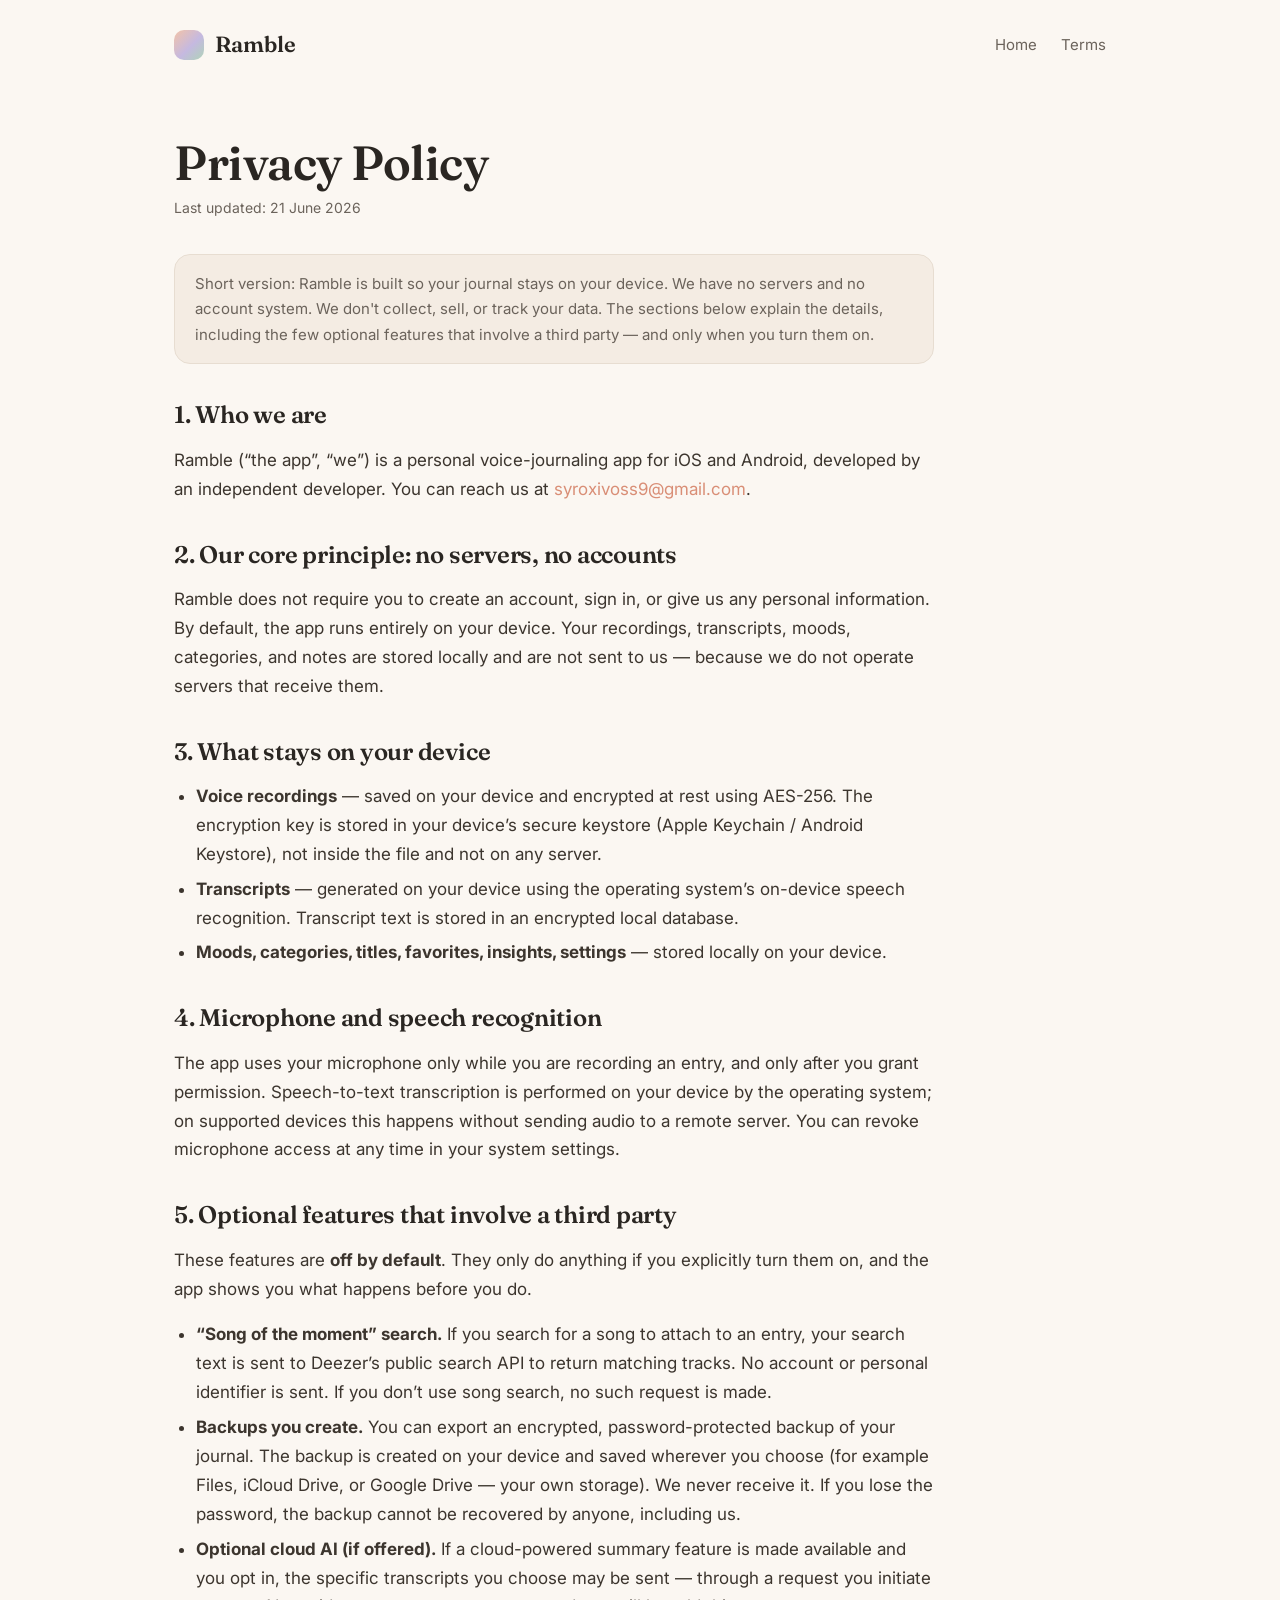
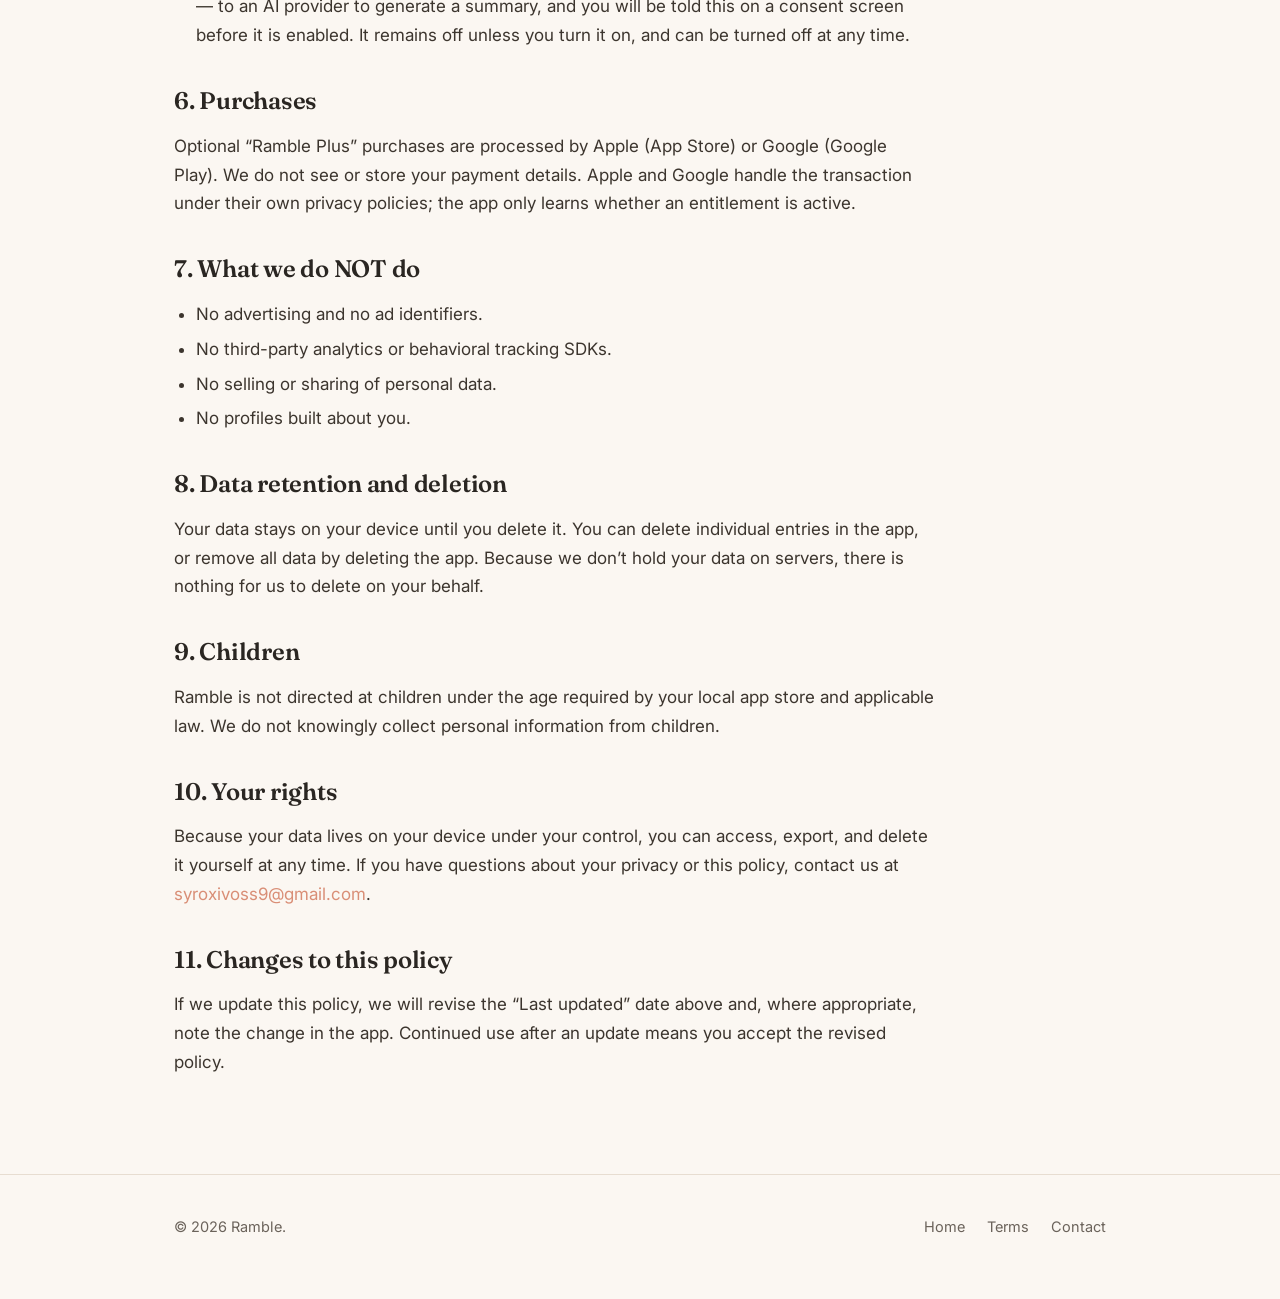
==== ramble/privacy/index.html @ 1fddb31d "Ramble site — landing, privacy policy, terms" ====
<!doctype html>
<html lang="en">
<head>
<meta charset="utf-8">
<meta name="viewport" content="width=device-width,initial-scale=1">
<title>Privacy Policy — Ramble</title>
<meta name="description" content="Ramble's Privacy Policy. Ramble is a privacy-first voice journal: your data stays on your device, encrypted, with no accounts and no tracking.">
<link rel="preconnect" href="https://fonts.googleapis.com">
<link rel="preconnect" href="https://fonts.gstatic.com" crossorigin>
<link href="https://fonts.googleapis.com/css2?family=Fraunces:opsz,wght@9..144,500;9..144,600&family=Inter:wght@400;500;600&display=swap" rel="stylesheet">
<link rel="stylesheet" href="/assets/style.css">
</head>
<body>
<div class="wrap">
  <nav class="nav">
    <a class="brand" href="/ramble/" style="color:inherit;text-decoration:none"><span class="dot"></span> Ramble</a>
    <div class="nav-links"><a href="/ramble/">Home</a><a href="/ramble/terms/">Terms</a></div>
  </nav>

  <article class="article narrow">
    <h1>Privacy Policy</h1>
    <div class="updated">Last updated: 21 June 2026</div>

    <div class="note">Short version: Ramble is built so your journal stays on your device. We have no servers and no account system. We don't collect, sell, or track your data. The sections below explain the details, including the few optional features that involve a third party — and only when you turn them on.</div>

    <h2>1. Who we are</h2>
    <p>Ramble (“the app”, “we”) is a personal voice-journaling app for iOS and Android, developed by an independent developer. You can reach us at <a href="mailto:syroxivoss9@gmail.com">syroxivoss9@gmail.com</a>.</p>

    <h2>2. Our core principle: no servers, no accounts</h2>
    <p>Ramble does not require you to create an account, sign in, or give us any personal information. By default, the app runs entirely on your device. Your recordings, transcripts, moods, categories, and notes are stored locally and are not sent to us — because we do not operate servers that receive them.</p>

    <h2>3. What stays on your device</h2>
    <ul>
      <li><strong>Voice recordings</strong> — saved on your device and encrypted at rest using AES-256. The encryption key is stored in your device’s secure keystore (Apple Keychain / Android Keystore), not inside the file and not on any server.</li>
      <li><strong>Transcripts</strong> — generated on your device using the operating system’s on-device speech recognition. Transcript text is stored in an encrypted local database.</li>
      <li><strong>Moods, categories, titles, favorites, insights, settings</strong> — stored locally on your device.</li>
    </ul>

    <h2>4. Microphone and speech recognition</h2>
    <p>The app uses your microphone only while you are recording an entry, and only after you grant permission. Speech-to-text transcription is performed on your device by the operating system; on supported devices this happens without sending audio to a remote server. You can revoke microphone access at any time in your system settings.</p>

    <h2>5. Optional features that involve a third party</h2>
    <p>These features are <strong>off by default</strong>. They only do anything if you explicitly turn them on, and the app shows you what happens before you do.</p>
    <ul>
      <li><strong>“Song of the moment” search.</strong> If you search for a song to attach to an entry, your search text is sent to Deezer’s public search API to return matching tracks. No account or personal identifier is sent. If you don’t use song search, no such request is made.</li>
      <li><strong>Backups you create.</strong> You can export an encrypted, password-protected backup of your journal. The backup is created on your device and saved wherever you choose (for example Files, iCloud Drive, or Google Drive — your own storage). We never receive it. If you lose the password, the backup cannot be recovered by anyone, including us.</li>
      <li><strong>Optional cloud AI (if offered).</strong> If a cloud-powered summary feature is made available and you opt in, the specific transcripts you choose may be sent — through a request you initiate — to an AI provider to generate a summary, and you will be told this on a consent screen before it is enabled. It remains off unless you turn it on, and can be turned off at any time.</li>
    </ul>

    <h2>6. Purchases</h2>
    <p>Optional “Ramble Plus” purchases are processed by Apple (App Store) or Google (Google Play). We do not see or store your payment details. Apple and Google handle the transaction under their own privacy policies; the app only learns whether an entitlement is active.</p>

    <h2>7. What we do NOT do</h2>
    <ul>
      <li>No advertising and no ad identifiers.</li>
      <li>No third-party analytics or behavioral tracking SDKs.</li>
      <li>No selling or sharing of personal data.</li>
      <li>No profiles built about you.</li>
    </ul>

    <h2>8. Data retention and deletion</h2>
    <p>Your data stays on your device until you delete it. You can delete individual entries in the app, or remove all data by deleting the app. Because we don’t hold your data on servers, there is nothing for us to delete on your behalf.</p>

    <h2>9. Children</h2>
    <p>Ramble is not directed at children under the age required by your local app store and applicable law. We do not knowingly collect personal information from children.</p>

    <h2>10. Your rights</h2>
    <p>Because your data lives on your device under your control, you can access, export, and delete it yourself at any time. If you have questions about your privacy or this policy, contact us at <a href="mailto:syroxivoss9@gmail.com">syroxivoss9@gmail.com</a>.</p>

    <h2>11. Changes to this policy</h2>
    <p>If we update this policy, we will revise the “Last updated” date above and, where appropriate, note the change in the app. Continued use after an update means you accept the revised policy.</p>
  </article>
</div>

<footer>
  <div class="wrap foot">
    <div>© 2026 Ramble.</div>
    <div class="links"><a href="/ramble/">Home</a><a href="/ramble/terms/">Terms</a><a href="mailto:syroxivoss9@gmail.com">Contact</a></div>
  </div>
</footer>
</body>
</html>
---- assets/style.css ----
/* Ramble — site styles. Warm, calm, editorial. Brand palette = the app's mood colors. */
:root{
  --paper:#FBF7F2;
  --paper-2:#F4ECE3;
  --ink:#2A2622;
  --muted:#6B635B;
  --line:#E7DDD1;
  --peach:#F3C3A8;
  --lav:#C5B9E0;
  --sage:#AFD3B8;
  --honey:#F4D58D;
  --rose:#EEAFC0;
  --accent:#D98E76;
  --radius:22px;
  --shadow:0 18px 50px -28px rgba(58,44,32,.45);
  --maxw:980px;
}
*{box-sizing:border-box}
html{scroll-behavior:smooth}
body{
  margin:0;
  background:var(--paper);
  color:var(--ink);
  font-family:Inter,-apple-system,BlinkMacSystemFont,"Segoe UI",Roboto,sans-serif;
  font-size:17px;line-height:1.7;
  -webkit-font-smoothing:antialiased;
}
.wrap{max-width:var(--maxw);margin:0 auto;padding:0 24px}
.narrow{max-width:760px}
h1,h2,h3{font-family:Fraunces,"Times New Roman",Georgia,serif;font-weight:600;line-height:1.1;letter-spacing:-.01em}
a{color:var(--accent);text-decoration:none}
a:hover{text-decoration:underline}

/* top nav */
.nav{display:flex;align-items:center;justify-content:space-between;padding:26px 0}
.brand{display:flex;align-items:center;gap:11px;font-family:Fraunces,serif;font-size:22px;font-weight:600;color:var(--ink)}
.brand .dot{width:30px;height:30px;border-radius:10px;background:linear-gradient(135deg,var(--peach),var(--lav) 55%,var(--sage));box-shadow:var(--shadow)}
.nav-links{display:flex;gap:24px;font-size:15px}
.nav-links a{color:var(--muted)}

/* hero */
.hero{text-align:center;padding:64px 0 30px}
.eyebrow{display:inline-block;font-size:13px;letter-spacing:.14em;text-transform:uppercase;color:var(--muted);
  background:var(--paper-2);border:1px solid var(--line);padding:7px 14px;border-radius:999px;margin-bottom:26px}
.hero h1{font-size:clamp(40px,7vw,76px);margin:0 0 18px}
.hero h1 .grad{background:linear-gradient(120deg,var(--accent),var(--lav) 60%,var(--sage));
  -webkit-background-clip:text;background-clip:text;color:transparent}
.hero p.lead{font-size:clamp(18px,2.4vw,22px);color:var(--muted);max-width:600px;margin:0 auto 34px}
.cta{display:flex;gap:14px;justify-content:center;flex-wrap:wrap}
.btn{display:inline-flex;align-items:center;gap:9px;padding:14px 22px;border-radius:14px;font-weight:600;font-size:15px;
  border:1px solid var(--ink);color:var(--ink);background:transparent;transition:.18s}
.btn.primary{background:var(--ink);color:var(--paper);border-color:var(--ink)}
.btn:hover{transform:translateY(-2px);text-decoration:none;box-shadow:var(--shadow)}
.btn .soon{font-size:11px;opacity:.6;font-weight:500}

/* phone mock */
.mock{margin:54px auto 0;width:262px;height:540px;border-radius:42px;background:linear-gradient(160deg,#fff,var(--paper-2));
  border:1px solid var(--line);box-shadow:var(--shadow);position:relative;overflow:hidden}
.mock .notch{position:absolute;top:14px;left:50%;transform:translateX(-50%);width:96px;height:26px;background:var(--ink);border-radius:999px;opacity:.9}
.mock .screen{position:absolute;inset:20px;border-radius:28px;background:
  radial-gradient(120% 80% at 50% 0%,rgba(245,213,141,.5),transparent 60%),
  radial-gradient(120% 80% at 0% 100%,rgba(197,185,224,.6),transparent 55%),
  radial-gradient(120% 80% at 100% 100%,rgba(175,211,184,.55),transparent 55%),
  var(--paper);display:flex;flex-direction:column;align-items:center;justify-content:center;gap:18px;padding:26px;text-align:center}
.mock .ring{width:120px;height:120px;border-radius:999px;border:3px solid rgba(217,142,118,.55);
  display:flex;align-items:center;justify-content:center;box-shadow:0 0 0 10px rgba(217,142,118,.10)}
.mock .ring span{width:64px;height:64px;border-radius:999px;background:linear-gradient(135deg,var(--accent),var(--rose))}
.mock .cap{font-family:Fraunces,serif;font-size:19px;color:var(--ink)}
.mock .sub{font-size:13px;color:var(--muted)}

/* sections */
section{padding:64px 0}
.section-head{text-align:center;max-width:640px;margin:0 auto 44px}
.section-head h2{font-size:clamp(28px,4vw,40px);margin:0 0 12px}
.section-head p{color:var(--muted);margin:0}
.grid{display:grid;grid-template-columns:repeat(auto-fit,minmax(240px,1fr));gap:18px}
.card{background:#fff;border:1px solid var(--line);border-radius:var(--radius);padding:26px;box-shadow:0 10px 30px -26px rgba(58,44,32,.5)}
.card .ic{width:44px;height:44px;border-radius:13px;display:flex;align-items:center;justify-content:center;font-size:22px;margin-bottom:14px}
.card h3{font-size:20px;margin:0 0 8px}
.card p{margin:0;color:var(--muted);font-size:15.5px}
.i-peach{background:rgba(243,195,168,.4)} .i-lav{background:rgba(197,185,224,.4)}
.i-sage{background:rgba(175,211,184,.45)} .i-honey{background:rgba(244,213,141,.45)}
.i-rose{background:rgba(238,175,192,.4)} .i-blue{background:rgba(166,192,217,.4)}

/* steps */
.steps{display:grid;grid-template-columns:repeat(auto-fit,minmax(220px,1fr));gap:18px;counter-reset:s}
.step{position:relative;padding:26px;border-radius:var(--radius);background:var(--paper-2);border:1px solid var(--line)}
.step::before{counter-increment:s;content:counter(s);font-family:Fraunces,serif;font-size:30px;color:var(--accent);display:block;margin-bottom:8px}
.step h3{font-size:19px;margin:0 0 6px}
.step p{margin:0;color:var(--muted);font-size:15px}

/* privacy band */
.band{background:linear-gradient(135deg,rgba(243,195,168,.35),rgba(197,185,224,.35) 55%,rgba(175,211,184,.35));
  border:1px solid var(--line);border-radius:30px;padding:48px 32px;text-align:center}
.band h2{font-size:clamp(26px,3.6vw,38px);margin:0 0 14px}
.band p{max-width:620px;margin:0 auto;color:#574e45}

/* legal / article pages */
.article{padding:48px 0 40px}
.article h1{font-size:clamp(32px,5vw,48px);margin:0 0 6px}
.article .updated{color:var(--muted);font-size:14px;margin-bottom:34px}
.article h2{font-size:24px;margin:38px 0 10px}
.article h3{font-size:18px;margin:24px 0 6px}
.article p,.article li{color:#3c352e}
.article ul{padding-left:22px}
.article li{margin:6px 0}
.article .note{background:var(--paper-2);border:1px solid var(--line);border-radius:16px;padding:16px 20px;color:var(--muted);font-size:15px}

/* footer */
footer{border-top:1px solid var(--line);margin-top:40px;padding:40px 0 60px;color:var(--muted);font-size:14.5px}
.foot{display:flex;flex-wrap:wrap;gap:18px;justify-content:space-between;align-items:center}
.foot .links{display:flex;gap:22px}
.foot a{color:var(--muted)}
@media(max-width:560px){.nav-links{display:none}.hero{padding-top:36px}}
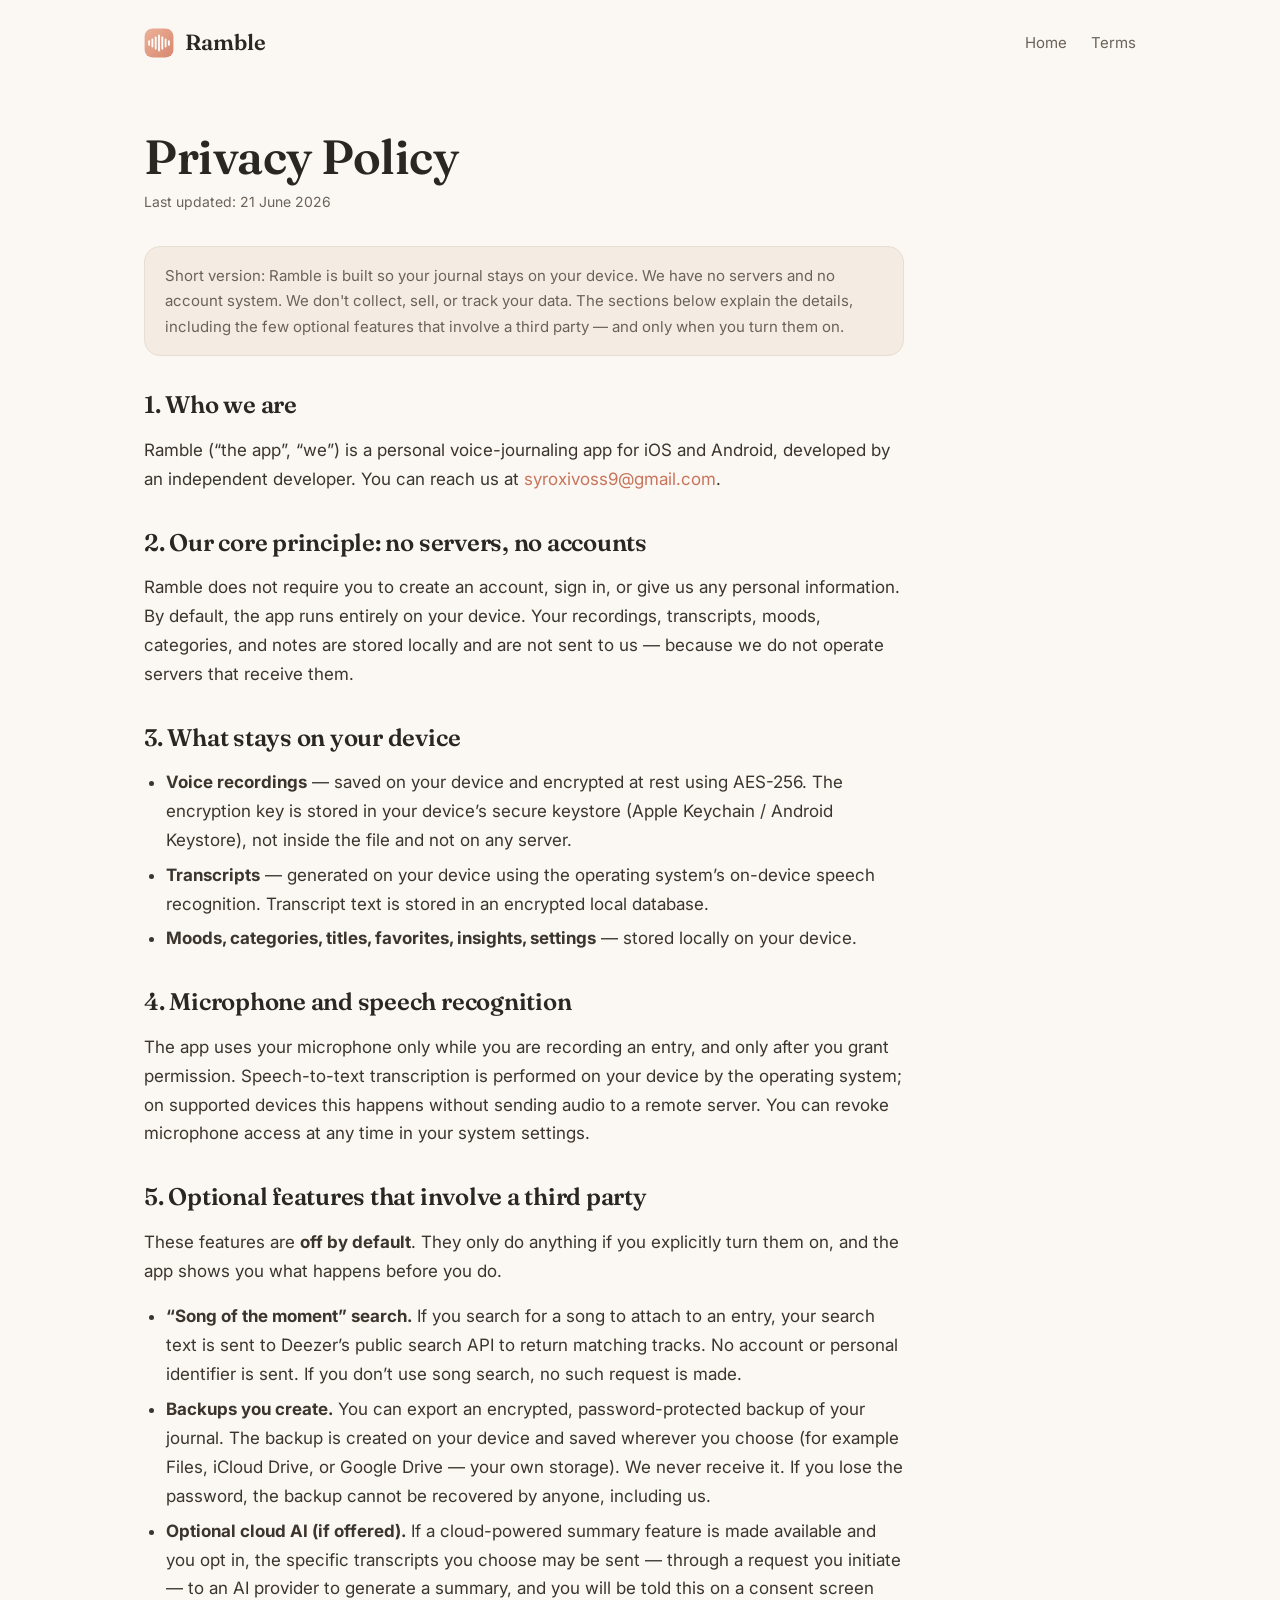
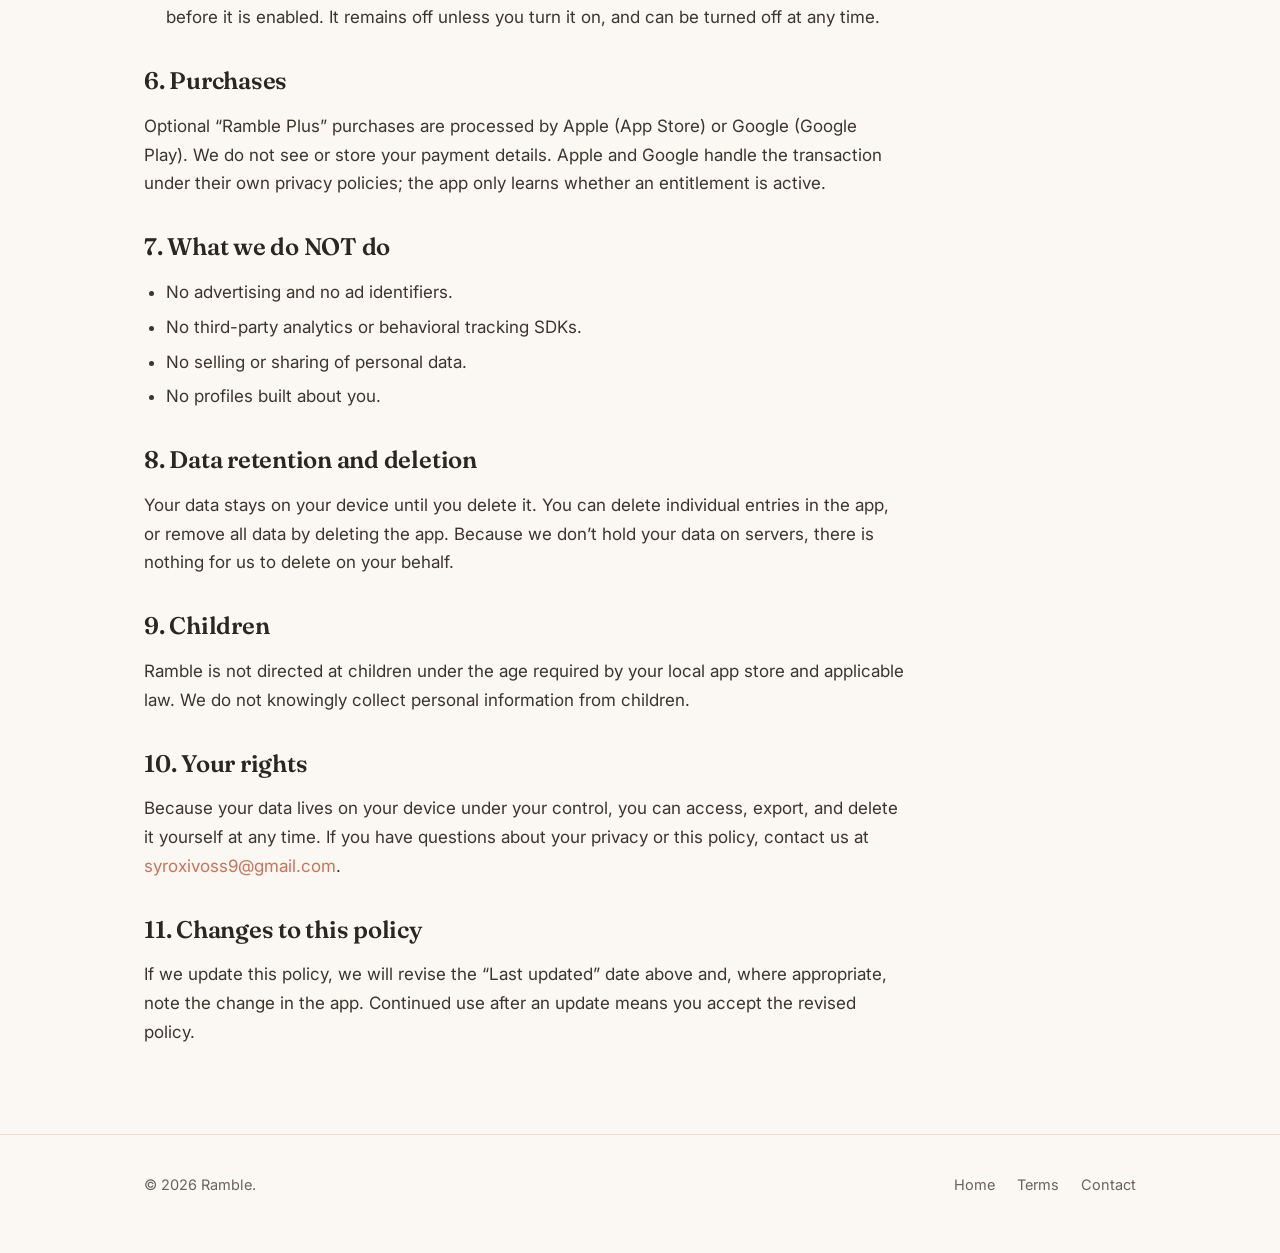
==== commit cc21736a: "Ramble site: real waveform logo (SVG) + SVG icons, device frame with real screenshot, FAQ, richer co" ====
--- a/ramble/privacy/index.html
+++ b/ramble/privacy/index.html
@@ -5,6 +5,7 @@
 <meta name="viewport" content="width=device-width,initial-scale=1">
 <title>Privacy Policy — Ramble</title>
 <meta name="description" content="Ramble's Privacy Policy. Ramble is a privacy-first voice journal: your data stays on your device, encrypted, with no accounts and no tracking.">
+<link rel="icon" href="/assets/favicon.svg" type="image/svg+xml">
 <link rel="preconnect" href="https://fonts.googleapis.com">
 <link rel="preconnect" href="https://fonts.gstatic.com" crossorigin>
 <link href="https://fonts.googleapis.com/css2?family=Fraunces:opsz,wght@9..144,500;9..144,600&family=Inter:wght@400;500;600&display=swap" rel="stylesheet">
@@ -13,7 +14,7 @@
 <body>
 <div class="wrap">
   <nav class="nav">
-    <a class="brand" href="/ramble/" style="color:inherit;text-decoration:none"><span class="dot"></span> Ramble</a>
+    <a class="brand" href="/ramble/"><img class="logo" src="/assets/favicon.svg" alt=""> Ramble</a>
     <div class="nav-links"><a href="/ramble/">Home</a><a href="/ramble/terms/">Terms</a></div>
   </nav>
 
--- a/assets/style.css
+++ b/assets/style.css
@@ -1,114 +1,106 @@
-/* Ramble — site styles. Warm, calm, editorial. Brand palette = the app's mood colors. */
+/* Ramble — site styles. Warm, calm, editorial. Palette matches the app icon (coral) + mood colors. */
 :root{
-  --paper:#FBF7F2;
-  --paper-2:#F4ECE3;
-  --ink:#2A2622;
-  --muted:#6B635B;
-  --line:#E7DDD1;
-  --peach:#F3C3A8;
-  --lav:#C5B9E0;
-  --sage:#AFD3B8;
-  --honey:#F4D58D;
-  --rose:#EEAFC0;
-  --accent:#D98E76;
-  --radius:22px;
-  --shadow:0 18px 50px -28px rgba(58,44,32,.45);
-  --maxw:980px;
+  --paper:#FBF7F2; --paper-2:#F4ECE3; --ink:#2A2622; --muted:#6B635B; --line:#E7DDD1;
+  --peach:#F3C3A8; --lav:#C5B9E0; --sage:#AFD3B8; --honey:#F4D58D; --rose:#EEAFC0; --blue:#A6C0D9;
+  --coral:#D6886F; --coral-soft:#EDB199; --accent:#C8745C;
+  --radius:22px; --shadow:0 18px 50px -28px rgba(58,44,32,.45); --maxw:1040px;
 }
 *{box-sizing:border-box}
 html{scroll-behavior:smooth}
-body{
-  margin:0;
-  background:var(--paper);
-  color:var(--ink);
-  font-family:Inter,-apple-system,BlinkMacSystemFont,"Segoe UI",Roboto,sans-serif;
-  font-size:17px;line-height:1.7;
-  -webkit-font-smoothing:antialiased;
-}
+body{margin:0;background:var(--paper);color:var(--ink);
+  font-family:Inter,-apple-system,BlinkMacSystemFont,"Segoe UI",Roboto,sans-serif;font-size:17px;line-height:1.7;-webkit-font-smoothing:antialiased}
 .wrap{max-width:var(--maxw);margin:0 auto;padding:0 24px}
 .narrow{max-width:760px}
 h1,h2,h3{font-family:Fraunces,"Times New Roman",Georgia,serif;font-weight:600;line-height:1.1;letter-spacing:-.01em}
 a{color:var(--accent);text-decoration:none}
 a:hover{text-decoration:underline}
 
-/* top nav */
-.nav{display:flex;align-items:center;justify-content:space-between;padding:26px 0}
+/* logo + nav */
+.logo{width:30px;height:30px;border-radius:9px;box-shadow:var(--shadow);display:block;flex:0 0 auto}
+.nav{display:flex;align-items:center;justify-content:space-between;padding:24px 0}
 .brand{display:flex;align-items:center;gap:11px;font-family:Fraunces,serif;font-size:22px;font-weight:600;color:var(--ink)}
-.brand .dot{width:30px;height:30px;border-radius:10px;background:linear-gradient(135deg,var(--peach),var(--lav) 55%,var(--sage));box-shadow:var(--shadow)}
+.brand:hover{text-decoration:none}
+.brand.small{font-size:18px}.brand.small .logo{width:26px;height:26px}
 .nav-links{display:flex;gap:24px;font-size:15px}
 .nav-links a{color:var(--muted)}
 
-/* hero */
-.hero{text-align:center;padding:64px 0 30px}
-.eyebrow{display:inline-block;font-size:13px;letter-spacing:.14em;text-transform:uppercase;color:var(--muted);
-  background:var(--paper-2);border:1px solid var(--line);padding:7px 14px;border-radius:999px;margin-bottom:26px}
-.hero h1{font-size:clamp(40px,7vw,76px);margin:0 0 18px}
-.hero h1 .grad{background:linear-gradient(120deg,var(--accent),var(--lav) 60%,var(--sage));
-  -webkit-background-clip:text;background-clip:text;color:transparent}
-.hero p.lead{font-size:clamp(18px,2.4vw,22px);color:var(--muted);max-width:600px;margin:0 auto 34px}
-.cta{display:flex;gap:14px;justify-content:center;flex-wrap:wrap}
-.btn{display:inline-flex;align-items:center;gap:9px;padding:14px 22px;border-radius:14px;font-weight:600;font-size:15px;
+/* hero (two column) */
+.hero{display:grid;grid-template-columns:1.05fr .95fr;gap:48px;align-items:center;padding:48px 0 24px}
+.eyebrow{display:inline-block;font-size:13px;letter-spacing:.14em;text-transform:uppercase;color:var(--accent);
+  background:var(--paper-2);border:1px solid var(--line);padding:7px 14px;border-radius:999px;margin-bottom:22px}
+.hero h1{font-size:clamp(38px,5.4vw,66px);margin:0 0 18px}
+.hero h1 .grad{background:linear-gradient(120deg,var(--accent),var(--coral) 50%,#B7896F);-webkit-background-clip:text;background-clip:text;color:transparent}
+.hero p.lead{font-size:clamp(17px,1.5vw,20px);color:var(--muted);max-width:520px;margin:0 0 28px}
+.cta{display:flex;gap:13px;flex-wrap:wrap}
+.btn{display:inline-flex;align-items:center;gap:8px;padding:13px 22px;border-radius:14px;font-weight:600;font-size:15px;
   border:1px solid var(--ink);color:var(--ink);background:transparent;transition:.18s}
-.btn.primary{background:var(--ink);color:var(--paper);border-color:var(--ink)}
+.btn.primary{background:var(--ink);color:var(--paper)}
 .btn:hover{transform:translateY(-2px);text-decoration:none;box-shadow:var(--shadow)}
-.btn .soon{font-size:11px;opacity:.6;font-weight:500}
+.btn .soon{font-size:11px;opacity:.6;font-weight:500;text-transform:uppercase;letter-spacing:.08em}
+.trust{display:flex;flex-wrap:wrap;gap:18px;margin-top:26px;color:var(--muted);font-size:14px}
+.trust span{display:inline-flex;align-items:center;gap:7px}
+.trust .i{width:17px;height:17px;color:var(--coral)}
 
-/* phone mock */
-.mock{margin:54px auto 0;width:262px;height:540px;border-radius:42px;background:linear-gradient(160deg,#fff,var(--paper-2));
-  border:1px solid var(--line);box-shadow:var(--shadow);position:relative;overflow:hidden}
-.mock .notch{position:absolute;top:14px;left:50%;transform:translateX(-50%);width:96px;height:26px;background:var(--ink);border-radius:999px;opacity:.9}
-.mock .screen{position:absolute;inset:20px;border-radius:28px;background:
-  radial-gradient(120% 80% at 50% 0%,rgba(245,213,141,.5),transparent 60%),
-  radial-gradient(120% 80% at 0% 100%,rgba(197,185,224,.6),transparent 55%),
-  radial-gradient(120% 80% at 100% 100%,rgba(175,211,184,.55),transparent 55%),
-  var(--paper);display:flex;flex-direction:column;align-items:center;justify-content:center;gap:18px;padding:26px;text-align:center}
-.mock .ring{width:120px;height:120px;border-radius:999px;border:3px solid rgba(217,142,118,.55);
-  display:flex;align-items:center;justify-content:center;box-shadow:0 0 0 10px rgba(217,142,118,.10)}
-.mock .ring span{width:64px;height:64px;border-radius:999px;background:linear-gradient(135deg,var(--accent),var(--rose))}
-.mock .cap{font-family:Fraunces,serif;font-size:19px;color:var(--ink)}
-.mock .sub{font-size:13px;color:var(--muted)}
+/* device frame with real screenshot */
+.hero-device{display:flex;justify-content:center}
+.device{width:286px;max-width:78vw;border-radius:42px;padding:11px;background:linear-gradient(160deg,#2c2a28,#15140f);
+  box-shadow:0 40px 80px -40px rgba(40,30,20,.6),0 0 0 1px rgba(0,0,0,.25);position:relative}
+.device::before{content:"";position:absolute;top:20px;left:50%;transform:translateX(-50%);width:84px;height:22px;background:#000;border-radius:999px;z-index:2;opacity:.85}
+.device img{width:100%;display:block;border-radius:32px}
 
 /* sections */
-section{padding:64px 0}
-.section-head{text-align:center;max-width:640px;margin:0 auto 44px}
+section{padding:62px 0}
+.section-head{text-align:center;max-width:640px;margin:0 auto 42px}
 .section-head h2{font-size:clamp(28px,4vw,40px);margin:0 0 12px}
 .section-head p{color:var(--muted);margin:0}
-.grid{display:grid;grid-template-columns:repeat(auto-fit,minmax(240px,1fr));gap:18px}
+
+/* feature grid */
+.grid{display:grid;grid-template-columns:repeat(auto-fit,minmax(258px,1fr));gap:18px}
 .card{background:#fff;border:1px solid var(--line);border-radius:var(--radius);padding:26px;box-shadow:0 10px 30px -26px rgba(58,44,32,.5)}
-.card .ic{width:44px;height:44px;border-radius:13px;display:flex;align-items:center;justify-content:center;font-size:22px;margin-bottom:14px}
+.fic{width:46px;height:46px;border-radius:13px;display:flex;align-items:center;justify-content:center;margin-bottom:15px;color:#5a4a3f}
+.fic .i{width:23px;height:23px}
 .card h3{font-size:20px;margin:0 0 8px}
 .card p{margin:0;color:var(--muted);font-size:15.5px}
-.i-peach{background:rgba(243,195,168,.4)} .i-lav{background:rgba(197,185,224,.4)}
-.i-sage{background:rgba(175,211,184,.45)} .i-honey{background:rgba(244,213,141,.45)}
-.i-rose{background:rgba(238,175,192,.4)} .i-blue{background:rgba(166,192,217,.4)}
+.c-peach{background:rgba(243,195,168,.42)}.c-lav{background:rgba(197,185,224,.42)}.c-sage{background:rgba(175,211,184,.46)}
+.c-honey{background:rgba(244,213,141,.5)}.c-rose{background:rgba(238,175,192,.42)}.c-blue{background:rgba(166,192,217,.42)}
 
 /* steps */
-.steps{display:grid;grid-template-columns:repeat(auto-fit,minmax(220px,1fr));gap:18px;counter-reset:s}
-.step{position:relative;padding:26px;border-radius:var(--radius);background:var(--paper-2);border:1px solid var(--line)}
-.step::before{counter-increment:s;content:counter(s);font-family:Fraunces,serif;font-size:30px;color:var(--accent);display:block;margin-bottom:8px}
-.step h3{font-size:19px;margin:0 0 6px}
-.step p{margin:0;color:var(--muted);font-size:15px}
+.steps{display:grid;grid-template-columns:repeat(auto-fit,minmax(240px,1fr));gap:18px;counter-reset:s}
+.step{position:relative;padding:28px;border-radius:var(--radius);background:var(--paper-2);border:1px solid var(--line)}
+.step::before{counter-increment:s;content:counter(s);font-family:Fraunces,serif;font-size:32px;color:var(--coral);display:block;margin-bottom:8px}
+.step h3{font-size:19px;margin:0 0 6px}.step p{margin:0;color:var(--muted);font-size:15px}
 
 /* privacy band */
-.band{background:linear-gradient(135deg,rgba(243,195,168,.35),rgba(197,185,224,.35) 55%,rgba(175,211,184,.35));
-  border:1px solid var(--line);border-radius:30px;padding:48px 32px;text-align:center}
+.band{background:linear-gradient(135deg,rgba(237,177,153,.4),rgba(197,185,224,.32) 55%,rgba(175,211,184,.34));
+  border:1px solid var(--line);border-radius:30px;padding:50px 32px;text-align:center}
 .band h2{font-size:clamp(26px,3.6vw,38px);margin:0 0 14px}
-.band p{max-width:620px;margin:0 auto;color:#574e45}
+.band p{max-width:640px;margin:0 auto;color:#574e45}
+.band-link{margin-top:18px!important}
 
-/* legal / article pages */
-.article{padding:48px 0 40px}
+/* faq */
+.faq{max-width:760px;margin:0 auto;display:flex;flex-direction:column;gap:12px}
+.faq details{background:#fff;border:1px solid var(--line);border-radius:16px;padding:4px 22px;box-shadow:0 8px 24px -24px rgba(58,44,32,.5)}
+.faq summary{cursor:pointer;list-style:none;padding:16px 0;font-weight:600;font-size:16.5px;display:flex;justify-content:space-between;align-items:center}
+.faq summary::-webkit-details-marker{display:none}
+.faq summary::after{content:"+";font-size:22px;color:var(--coral);font-weight:400}
+.faq details[open] summary::after{content:"–"}
+.faq details p{margin:0 0 18px;color:var(--muted);font-size:15.5px}
+
+/* legal/article pages */
+.article{padding:46px 0 40px}
 .article h1{font-size:clamp(32px,5vw,48px);margin:0 0 6px}
-.article .updated{color:var(--muted);font-size:14px;margin-bottom:34px}
-.article h2{font-size:24px;margin:38px 0 10px}
-.article h3{font-size:18px;margin:24px 0 6px}
-.article p,.article li{color:#3c352e}
-.article ul{padding-left:22px}
-.article li{margin:6px 0}
+.article .updated{color:var(--muted);font-size:14px;margin-bottom:32px}
+.article h2{font-size:24px;margin:36px 0 10px}
+.article p,.article li{color:#3c352e}.article ul{padding-left:22px}.article li{margin:6px 0}
 .article .note{background:var(--paper-2);border:1px solid var(--line);border-radius:16px;padding:16px 20px;color:var(--muted);font-size:15px}
 
 /* footer */
-footer{border-top:1px solid var(--line);margin-top:40px;padding:40px 0 60px;color:var(--muted);font-size:14.5px}
+footer{border-top:1px solid var(--line);margin-top:30px;padding:38px 0 56px;color:var(--muted);font-size:14.5px}
 .foot{display:flex;flex-wrap:wrap;gap:18px;justify-content:space-between;align-items:center}
-.foot .links{display:flex;gap:22px}
-.foot a{color:var(--muted)}
-@media(max-width:560px){.nav-links{display:none}.hero{padding-top:36px}}
+.foot .links{display:flex;gap:22px}.foot a{color:var(--muted)}
+.foot .copyright{opacity:.8}
+
+.i{display:inline-block;vertical-align:middle}
+@media(max-width:820px){.hero{grid-template-columns:1fr;text-align:center;gap:30px}
+  .hero p.lead{margin-left:auto;margin-right:auto}.cta,.trust{justify-content:center}.hero-device{order:-1}}
+@media(max-width:560px){.nav-links{display:none}}
